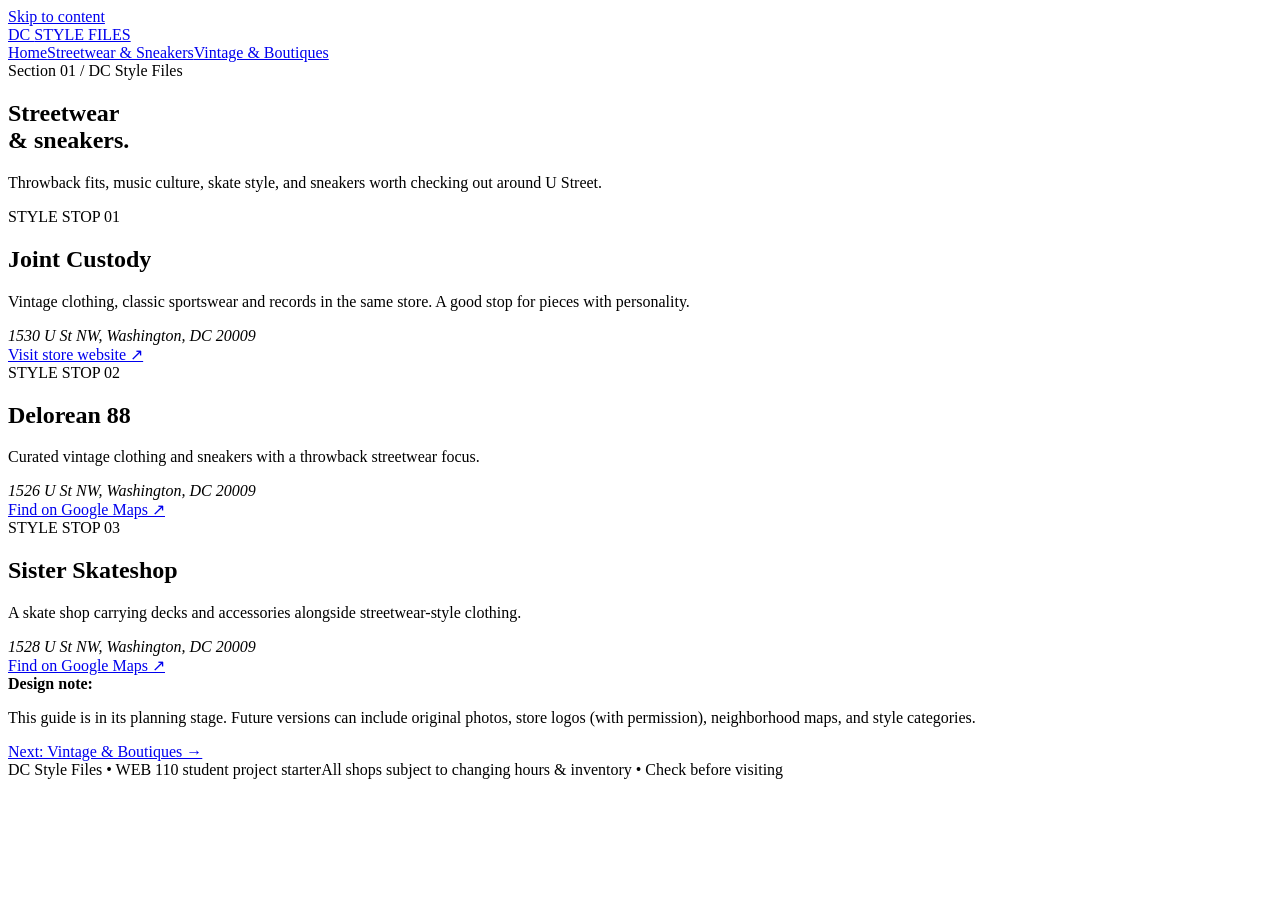
==== streetwear.html @ 8b00dd96 "Add files via upload" ====
<!doctype html>
<html lang="en"><head><meta charset="utf-8"><meta name="viewport" content="width=device-width, initial-scale=1"><meta name="description" content="A starter local guide to Washington DC fashion: streetwear, sneakers, vintage and independent boutiques."><title>Streetwear &amp; Sneakers | DC Style Files</title><link rel="stylesheet" href="css/style.css"></head>
<body><a class="skip" href="#main">Skip to content</a><header class="topbar"><div class="container header-inner"><a class="logo" href="index.html">DC <span>STYLE</span> FILES</a><nav class="nav" aria-label="Main navigation"><a href="index.html">Home</a><a href="streetwear.html" aria-current="page">Streetwear & Sneakers</a><a href="vintage.html">Vintage & Boutiques</a></nav></div></header>
<main id="main"><section class="page-intro"><div class="container"><span class="eyebrow">Section 01 / DC Style Files</span><h1>Streetwear<br>& sneakers.</h1><p>Throwback fits, music culture, skate style, and sneakers worth checking out around U Street.</p></div></section><section class="section container"><div class="spot-grid"><article class="spot"><span class="num">STYLE STOP 01</span><h2>Joint Custody</h2><p>Vintage clothing, classic sportswear and records in the same store. A good stop for pieces with personality.</p><address>1530 U St NW, Washington, DC 20009</address><a target="_blank" rel="noopener noreferrer" href="https://jointcustodydc.com/">Visit store website ↗</a></article><article class="spot"><span class="num">STYLE STOP 02</span><h2>Delorean 88</h2><p>Curated vintage clothing and sneakers with a throwback streetwear focus.</p><address>1526 U St NW, Washington, DC 20009</address><a target="_blank" rel="noopener noreferrer" href="https://www.google.com/maps/search/?api=1&query=Delorean+88+Vintage+Washington+DC">Find on Google Maps ↗</a></article><article class="spot"><span class="num">STYLE STOP 03</span><h2>Sister Skateshop</h2><p>A skate shop carrying decks and accessories alongside streetwear-style clothing.</p><address>1528 U St NW, Washington, DC 20009</address><a target="_blank" rel="noopener noreferrer" href="https://www.google.com/maps/search/?api=1&query=Sister+Skateshop+Washington+DC">Find on Google Maps ↗</a></article></div><div class="note"><strong>Design note:</strong><p>This guide is in its planning stage. Future versions can include original photos, store logos (with permission), neighborhood maps, and style categories.</p></div><a class="pill" href="vintage.html">Next: Vintage & Boutiques →</a></section></main><footer class="footer"><div class="container"><span>DC Style Files • WEB 110 student project starter</span><span>All shops subject to changing hours & inventory • Check before visiting</span></div></footer></body></html>
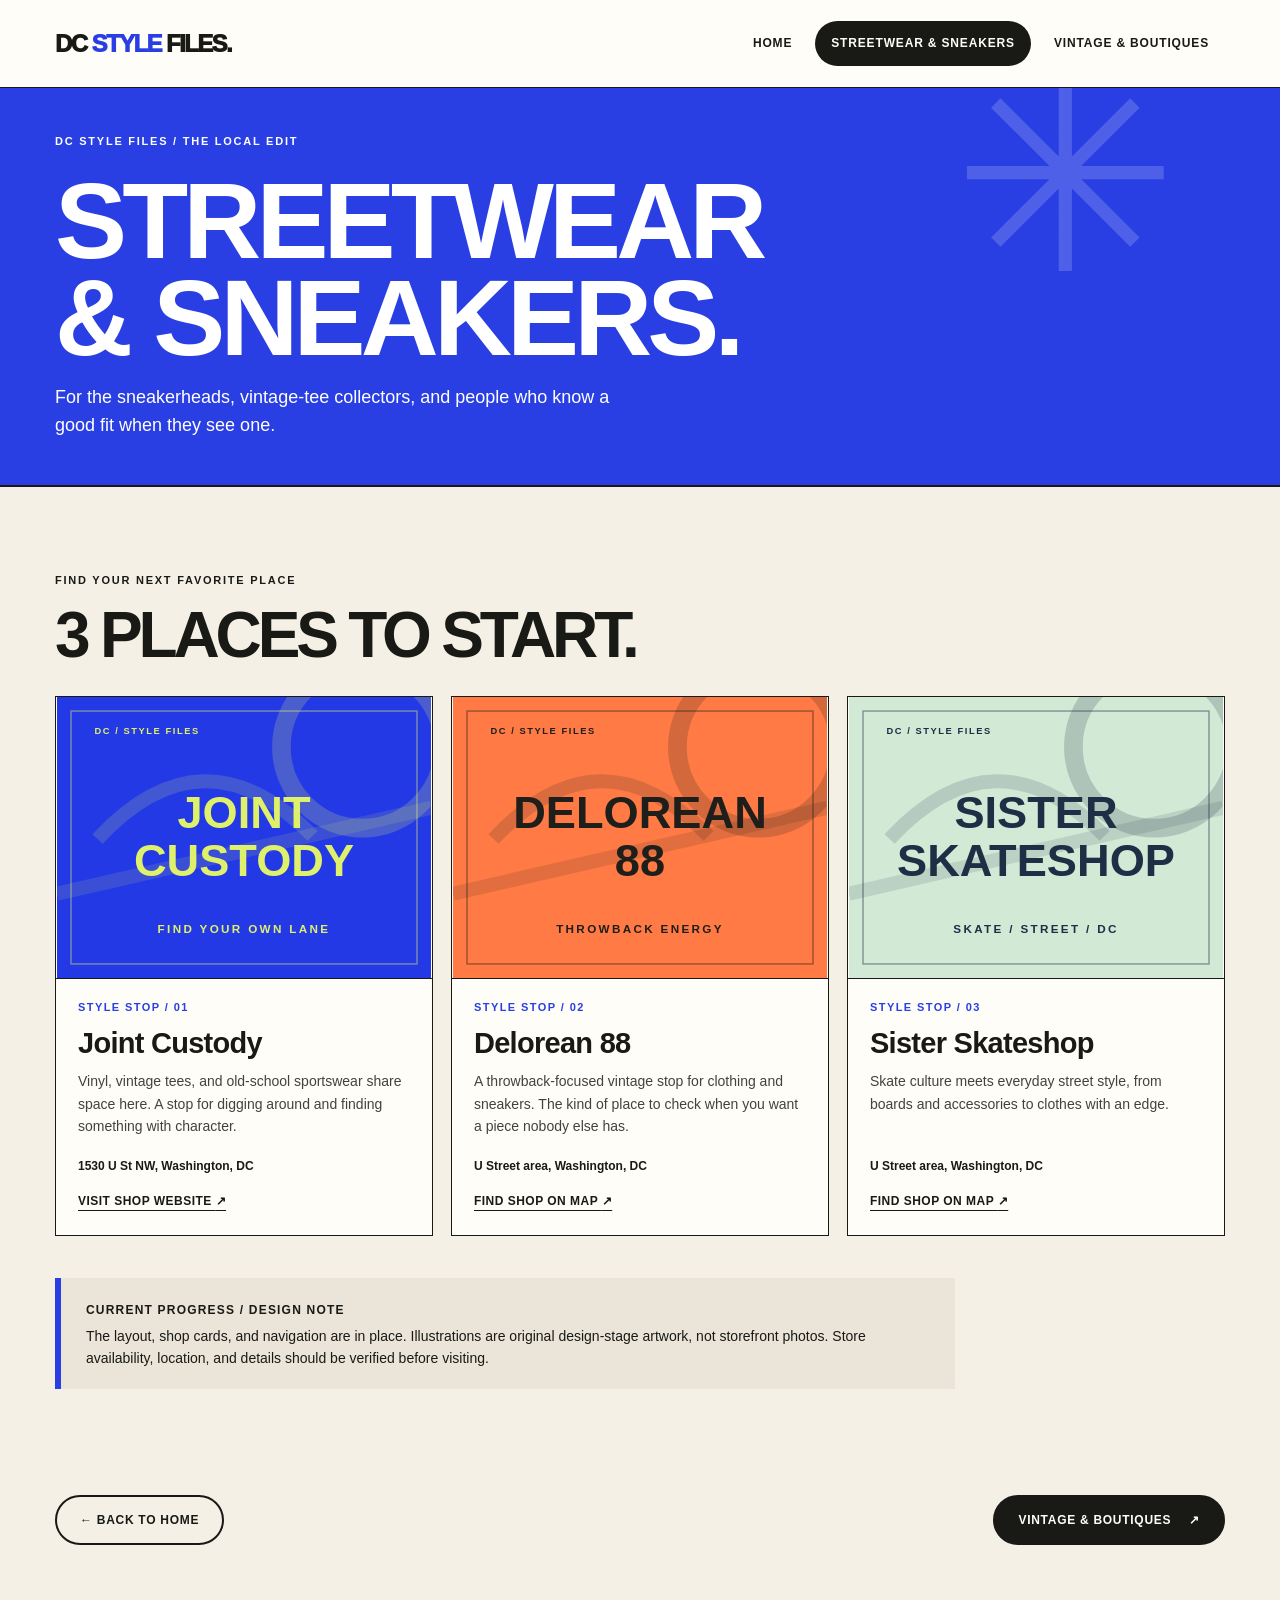
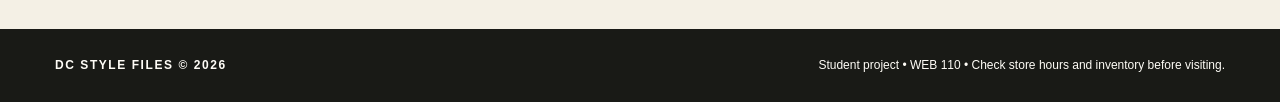
==== commit c6c55a34: "Updated website layout and graphics" ====
--- a/streetwear.html
+++ b/streetwear.html
@@ -1,4 +1,27 @@
 <!doctype html>
-<html lang="en"><head><meta charset="utf-8"><meta name="viewport" content="width=device-width, initial-scale=1"><meta name="description" content="A starter local guide to Washington DC fashion: streetwear, sneakers, vintage and independent boutiques."><title>Streetwear &amp; Sneakers | DC Style Files</title><link rel="stylesheet" href="css/style.css"></head>
-<body><a class="skip" href="#main">Skip to content</a><header class="topbar"><div class="container header-inner"><a class="logo" href="index.html">DC <span>STYLE</span> FILES</a><nav class="nav" aria-label="Main navigation"><a href="index.html">Home</a><a href="streetwear.html" aria-current="page">Streetwear & Sneakers</a><a href="vintage.html">Vintage & Boutiques</a></nav></div></header>
-<main id="main"><section class="page-intro"><div class="container"><span class="eyebrow">Section 01 / DC Style Files</span><h1>Streetwear<br>& sneakers.</h1><p>Throwback fits, music culture, skate style, and sneakers worth checking out around U Street.</p></div></section><section class="section container"><div class="spot-grid"><article class="spot"><span class="num">STYLE STOP 01</span><h2>Joint Custody</h2><p>Vintage clothing, classic sportswear and records in the same store. A good stop for pieces with personality.</p><address>1530 U St NW, Washington, DC 20009</address><a target="_blank" rel="noopener noreferrer" href="https://jointcustodydc.com/">Visit store website ↗</a></article><article class="spot"><span class="num">STYLE STOP 02</span><h2>Delorean 88</h2><p>Curated vintage clothing and sneakers with a throwback streetwear focus.</p><address>1526 U St NW, Washington, DC 20009</address><a target="_blank" rel="noopener noreferrer" href="https://www.google.com/maps/search/?api=1&query=Delorean+88+Vintage+Washington+DC">Find on Google Maps ↗</a></article><article class="spot"><span class="num">STYLE STOP 03</span><h2>Sister Skateshop</h2><p>A skate shop carrying decks and accessories alongside streetwear-style clothing.</p><address>1528 U St NW, Washington, DC 20009</address><a target="_blank" rel="noopener noreferrer" href="https://www.google.com/maps/search/?api=1&query=Sister+Skateshop+Washington+DC">Find on Google Maps ↗</a></article></div><div class="note"><strong>Design note:</strong><p>This guide is in its planning stage. Future versions can include original photos, store logos (with permission), neighborhood maps, and style categories.</p></div><a class="pill" href="vintage.html">Next: Vintage & Boutiques →</a></section></main><footer class="footer"><div class="container"><span>DC Style Files • WEB 110 student project starter</span><span>All shops subject to changing hours & inventory • Check before visiting</span></div></footer></body></html>+<html lang="en">
+<head>
+  <meta charset="utf-8">
+  <meta name="viewport" content="width=device-width, initial-scale=1">
+  <meta name="description" content="DC independent streetwear, sneakers and skate-inspired fashion shops.">
+  <title>Streetwear & Sneakers | DC Style Files</title>
+  <link rel="stylesheet" href="css/style.css">
+</head>
+<body>
+<a class="skip" href="#main">Skip to main content</a>
+<header class="site-header"><div class="container header-inner">
+<a class="logo" href="index.html" aria-label="DC Style Files home">DC <span>STYLE</span> FILES.</a>
+<nav class="nav" aria-label="Main navigation"><a href="index.html">Home</a><a href="streetwear.html" aria-current="page">Streetwear & Sneakers</a><a href="vintage.html">Vintage & Boutiques</a></nav>
+</div></header>
+<main id="main">
+<section class="page-banner street"><div class="container banner-inner"><span class="kicker">DC STYLE FILES / THE LOCAL EDIT</span><h1>STREETWEAR<br>& SNEAKERS.</h1><p>For the sneakerheads, vintage-tee collectors, and people who know a good fit when they see one.</p></div></section>
+<section class="section container" aria-labelledby="shops-title"><span class="kicker">Find your next favorite place</span><h2 class="section-title" id="shops-title">3 PLACES TO START.</h2>
+<div class="spot-grid"><article class="spot"><img src="images/joint-custody.svg" alt="Original graphic illustration labeling Joint Custody, not a photograph of the store" width="480" height="360"><div class="spot-content"><span class="spot-index">Style stop / 01</span><h3>Joint Custody</h3><p>Vinyl, vintage tees, and old-school sportswear share space here. A stop for digging around and finding something with character.</p><address>1530 U St NW, Washington, DC</address><a href="https://jointcustodydc.com/" target="_blank" rel="noopener noreferrer">Visit shop website <span aria-hidden="true">↗</span></a></div></article>
+<article class="spot"><img src="images/delorean-88.svg" alt="Original graphic illustration labeling Delorean 88, not a photograph of the store" width="480" height="360"><div class="spot-content"><span class="spot-index">Style stop / 02</span><h3>Delorean 88</h3><p>A throwback-focused vintage stop for clothing and sneakers. The kind of place to check when you want a piece nobody else has.</p><address>U Street area, Washington, DC</address><a href="https://www.google.com/maps/search/?api=1&query=Delorean+88+Washington+DC" target="_blank" rel="noopener noreferrer">Find shop on map <span aria-hidden="true">↗</span></a></div></article>
+<article class="spot"><img src="images/sister-skateshop.svg" alt="Original graphic illustration labeling Sister Skateshop, not a photograph of the store" width="480" height="360"><div class="spot-content"><span class="spot-index">Style stop / 03</span><h3>Sister Skateshop</h3><p>Skate culture meets everyday street style, from boards and accessories to clothes with an edge.</p><address>U Street area, Washington, DC</address><a href="https://www.google.com/maps/search/?api=1&query=Sister+Skateshop+Washington+DC" target="_blank" rel="noopener noreferrer">Find shop on map <span aria-hidden="true">↗</span></a></div></article></div>
+<div class="design-note"><strong>Current progress / design note</strong><p>The layout, shop cards, and navigation are in place. Illustrations are original design-stage artwork, not storefront photos. Store availability, location, and details should be verified before visiting.</p></div></section>
+<div class="container page-next"><a class="action alt" href="index.html">← Back to home</a><a class="action" href="vintage.html">Vintage & boutiques <span aria-hidden="true">↗</span></a></div>
+</main>
+<footer class="site-footer"><div class="container footer-inner"><strong>DC STYLE FILES © 2026</strong><span>Student project • WEB 110 • Check store hours and inventory before visiting.</span></div></footer>
+</body>
+</html>
--- a/css/style.css
+++ b/css/style.css
@@ -0,0 +1,82 @@
+/* DC STYLE FILES — Module 9 progress version */
+:root {
+  --ink:#191a16; --cream:#f4f0e5; --paper:#fffdf7; --cobalt:#293fe3;
+  --lime:#d7f064; --orange:#ff6838; --line:rgba(25,26,22,.18);
+  --max:1170px;
+}
+*,*::before,*::after{box-sizing:border-box}
+html{scroll-behavior:smooth}
+body{margin:0;background:var(--cream);color:var(--ink);font:16px/1.55 Arial,Helvetica,sans-serif}
+a{color:inherit}
+a:focus-visible,button:focus-visible{outline:3px solid var(--cobalt);outline-offset:4px}
+img{display:block;max-width:100%}
+.container{width:min(var(--max),calc(100% - 56px));margin-inline:auto}
+.skip{position:absolute;top:-100px;left:18px;background:var(--lime);padding:12px 18px;z-index:99}
+.skip:focus{top:12px}
+.site-header{background:var(--paper);border-bottom:1px solid var(--ink);position:relative;z-index:2}
+.header-inner{min-height:87px;display:flex;align-items:center;justify-content:space-between;gap:24px}
+.logo{font-weight:950;letter-spacing:-1.6px;text-decoration:none;font-size:24px;line-height:1}
+.logo span{color:var(--cobalt)}
+.nav{display:flex;gap:7px;flex-wrap:wrap;align-items:center}
+.nav a{font-size:12px;font-weight:800;letter-spacing:.07em;text-transform:uppercase;text-decoration:none;padding:12px 15px;border:1px solid transparent;border-radius:100px}
+.nav a:hover,.nav a[aria-current=page]{background:var(--ink);color:var(--paper)}
+.kicker{display:inline-block;text-transform:uppercase;font-weight:850;letter-spacing:.16em;font-size:11px}
+.main-hero{background:var(--lime);overflow:hidden;border-bottom:2px solid var(--ink)}
+.hero-layout{min-height:560px;display:grid;grid-template-columns:1.03fr .97fr;align-items:center;gap:42px;padding-block:64px}
+h1,h2,h3,p{margin-top:0}
+.hero-title{font-family:Arial Black,Impact,Arial,sans-serif;font-size:clamp(70px,8vw,122px);line-height:.86;letter-spacing:-.085em;margin:28px 0 24px;max-width:720px;text-transform:uppercase}
+.hero-title em{font-style:normal;color:var(--cobalt)}
+.hero-copy p{max-width:440px;font-size:18px;line-height:1.55}
+.action{display:inline-flex;align-items:center;gap:18px;padding:14px 23px;background:var(--ink);color:var(--paper);font-size:12px;font-weight:900;letter-spacing:.06em;text-transform:uppercase;text-decoration:none;border:2px solid var(--ink);border-radius:50px;transition:transform .15s,background .15s,color .15s}
+.action:hover{transform:translateY(-2px);background:var(--cobalt);border-color:var(--cobalt)}
+.action.alt{background:transparent;color:var(--ink)}
+.action.alt:hover{background:var(--ink);color:var(--paper)}
+.hero-art{position:relative;min-height:428px;border:2px solid var(--ink);background:var(--cobalt);transform:rotate(2deg);box-shadow:16px 17px 0 var(--ink);overflow:hidden;isolation:isolate}
+.hero-art::before{content:'';position:absolute;width:490px;height:490px;left:23%;top:12%;border-radius:50%;border:80px solid var(--orange);transform:rotate(-15deg)}
+.hero-art::after{content:'';position:absolute;inset:0;background:repeating-linear-gradient(125deg,transparent 0px,transparent 25px,rgba(255,255,255,.1) 26px,rgba(255,255,255,.1) 28px);opacity:.55}
+.art-top{position:absolute;z-index:1;top:22px;left:24px;right:24px;display:flex;justify-content:space-between;color:white;font-size:12px;font-weight:900;letter-spacing:.1em}
+.art-main{position:absolute;z-index:1;left:7%;top:15%;font:900 clamp(115px,17vw,245px)/.77 Impact,'Arial Black',sans-serif;color:var(--lime);letter-spacing:-.09em;text-shadow:7px 7px 0 var(--ink);transform:rotate(-7deg)}
+.art-sticker{position:absolute;right:18px;bottom:55px;background:var(--paper);padding:13px 18px;border:2px solid var(--ink);font-weight:900;line-height:1.15;text-align:center;transform:rotate(-9deg);z-index:2}
+.art-bottom{position:absolute;z-index:2;left:24px;bottom:18px;color:white;font-weight:800;font-size:12px;letter-spacing:.2em}
+.marquee{background:var(--ink);color:var(--paper);overflow:hidden;text-align:center;padding:13px 8px;font-weight:800;text-transform:uppercase;letter-spacing:.2em;font-size:11px}
+.section{padding-block:80px}
+.section-head{display:flex;justify-content:space-between;gap:20px;align-items:end;margin-bottom:30px}
+.section-title{font-family:Arial Black,Impact,Arial,sans-serif;font-size:clamp(40px,5vw,69px);line-height:.95;letter-spacing:-.065em;text-transform:uppercase;margin:13px 0 0}
+.section-intro{max-width:390px;margin:0 0 6px;font-size:15px;color:#4a4c46}
+.feature-grid{display:grid;grid-template-columns:repeat(2,minmax(0,1fr));gap:18px}
+.feature-card{min-height:305px;padding:29px 30px;display:flex;flex-direction:column;justify-content:space-between;border:2px solid var(--ink);text-decoration:none;position:relative;overflow:hidden;transition:transform .16s,box-shadow .16s}
+.feature-card:hover{transform:translateY(-4px);box-shadow:7px 7px 0 var(--ink)}
+.feature-card.blue{background:var(--cobalt);color:white}.feature-card.orange{background:var(--orange)}
+.feature-card .index{font-size:12px;font-weight:900;letter-spacing:.12em}
+.feature-card h3{font:900 clamp(39px,5vw,67px)/.94 Impact,'Arial Black',sans-serif;letter-spacing:-.035em;text-transform:uppercase;max-width:360px;margin:0;position:relative;z-index:1}
+.feature-card .card-arrow{font-size:29px;align-self:flex-end;line-height:1}
+.feature-card::after{content:'✳';position:absolute;right:5%;top:17%;font-size:160px;line-height:1;opacity:.17}
+.home-note{display:grid;grid-template-columns:1fr 2fr;gap:40px;border-top:2px solid var(--ink);border-bottom:2px solid var(--ink);padding-block:28px;margin-bottom:80px}
+.home-note h2{font:900 28px/1 Impact,'Arial Black',sans-serif;text-transform:uppercase;margin:0}
+.home-note p{margin:0;max-width:650px}
+.page-banner{border-bottom:2px solid var(--ink);overflow:hidden}
+.page-banner.street{background:var(--cobalt);color:#fff}.page-banner.vintage{background:var(--orange);color:var(--ink)}
+.banner-inner{min-height:325px;padding-block:45px;display:flex;flex-direction:column;align-items:flex-start;justify-content:center;position:relative}
+.banner-inner::after{content:'✳';font-size:270px;position:absolute;right:4%;top:-45px;opacity:.17;line-height:1}
+.page-banner h1{font:900 clamp(58px,9vw,108px)/.9 Impact,'Arial Black',sans-serif;letter-spacing:-.045em;text-transform:uppercase;margin:22px 0 18px;position:relative;z-index:1}
+.page-banner p{max-width:590px;margin:0;font-size:18px;position:relative;z-index:1}
+.spot-grid{display:grid;grid-template-columns:repeat(3,minmax(0,1fr));gap:18px;margin-top:30px}
+.spot{background:var(--paper);border:1.5px solid var(--ink);display:flex;flex-direction:column;min-width:0}
+.spot img{display:block;width:100%;height:auto;aspect-ratio:4/3;object-fit:contain;border-bottom:1.5px solid var(--ink)}
+.spot-content{padding:20px 22px 24px;display:flex;flex-direction:column;flex:1}
+.spot-index{font-size:11px;font-weight:900;text-transform:uppercase;letter-spacing:.13em;color:var(--cobalt)}
+.spot h3{font:900 29px/1.05 Impact,'Arial Black',sans-serif;letter-spacing:-.025em;margin:12px 0}
+.spot p{font-size:14px;line-height:1.6;margin:0 0 20px;color:#42433f}
+.spot address{font-size:12px;font-style:normal;font-weight:700;margin-top:auto;margin-bottom:16px}
+.spot a{display:inline-block;font-size:12px;text-transform:uppercase;letter-spacing:.04em;font-weight:900;text-underline-offset:5px}
+.spot a:hover{color:var(--cobalt)}
+.design-note{margin-block:42px 26px;border-left:6px solid var(--cobalt);background:#eae5d8;padding:19px 25px;max-width:900px}
+.design-note strong{font-size:12px;letter-spacing:.1em;text-transform:uppercase}
+.design-note p{margin:5px 0 0;font-size:14px}
+.page-next{display:flex;justify-content:space-between;gap:12px;align-items:center;flex-wrap:wrap;margin-bottom:84px}
+.site-footer{background:var(--ink);color:var(--paper);padding:27px 0;font-size:12px}
+.footer-inner{display:flex;gap:20px;justify-content:space-between;flex-wrap:wrap}
+.footer-inner strong{letter-spacing:.13em}
+@media(max-width:880px){.hero-layout{grid-template-columns:1fr;min-height:initial;padding-block:54px}.hero-art{min-height:340px;max-width:620px;width:calc(100% - 18px)}.hero-title{font-size:clamp(67px,13vw,106px)}.section-head{display:block}.section-intro{margin-top:18px}.spot-grid{grid-template-columns:repeat(2,minmax(0,1fr))}.banner-inner::after{right:-30px;top:-20px}}
+@media(max-width:620px){.container{width:min(var(--max),calc(100% - 32px))}.header-inner{padding:17px 0;min-height:unset;align-items:flex-start;flex-direction:column;gap:14px}.logo{font-size:23px}.nav{gap:6px}.nav a{padding:8px 11px;font-size:10px;border:1px solid var(--ink)}.hero-layout{padding:49px 0;gap:34px}.hero-title{font-size:clamp(61px,15vw,87px);margin-top:22px}.hero-copy p{font-size:16px}.hero-art{min-height:295px;box-shadow:9px 9px 0 var(--ink)}.art-main{font-size:145px}.section{padding-block:55px}.section-title{font-size:44px}.feature-grid,.spot-grid{grid-template-columns:1fr}.feature-card{min-height:235px}.feature-card h3{font-size:clamp(35px,10vw,45px)}.home-note{grid-template-columns:1fr;gap:15px;margin-bottom:55px}.page-banner h1{font-size:65px}.banner-inner{min-height:265px}.banner-inner::after{right:-45px;font-size:210px}.spot-grid{gap:20px}.spot img{aspect-ratio:4/3}.footer-inner{display:block}.footer-inner span{display:block;margin-top:9px}}
+@media(prefers-reduced-motion:reduce){html{scroll-behavior:auto}.action,.feature-card{transition:none}}
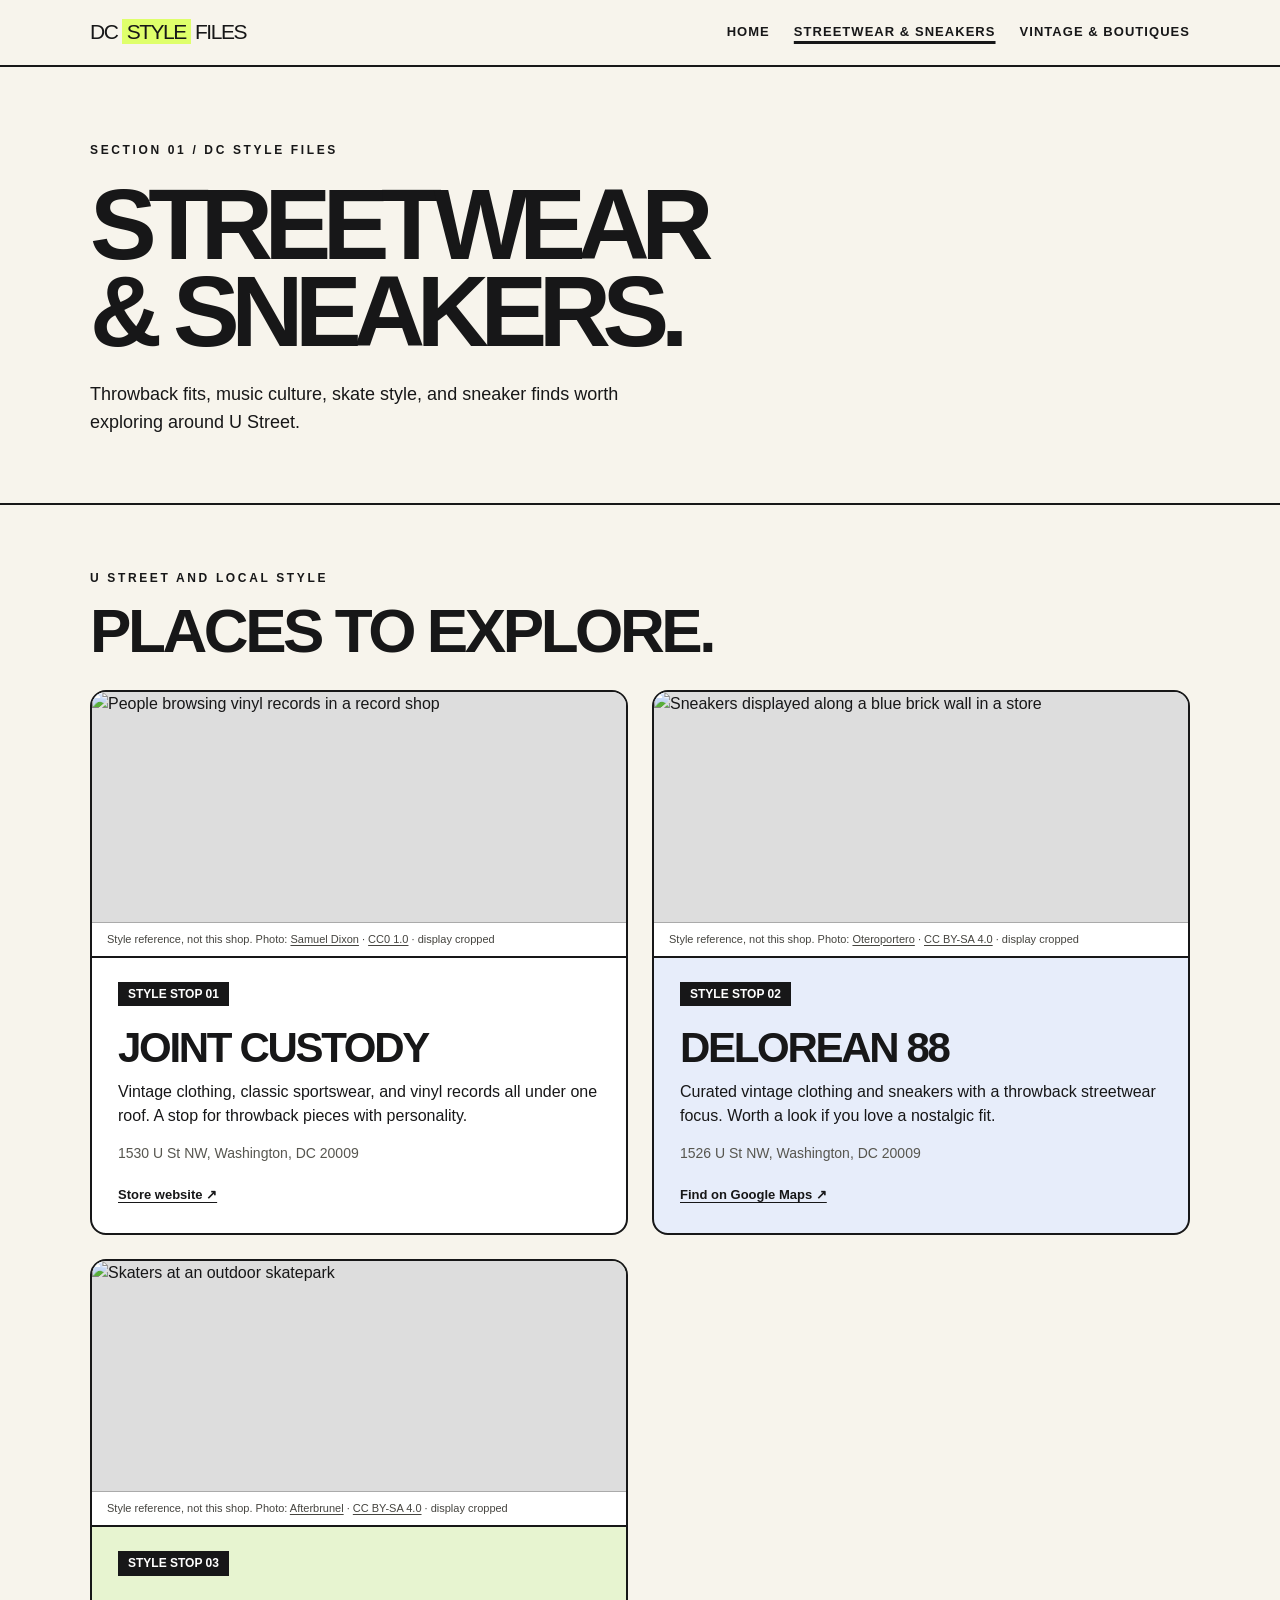
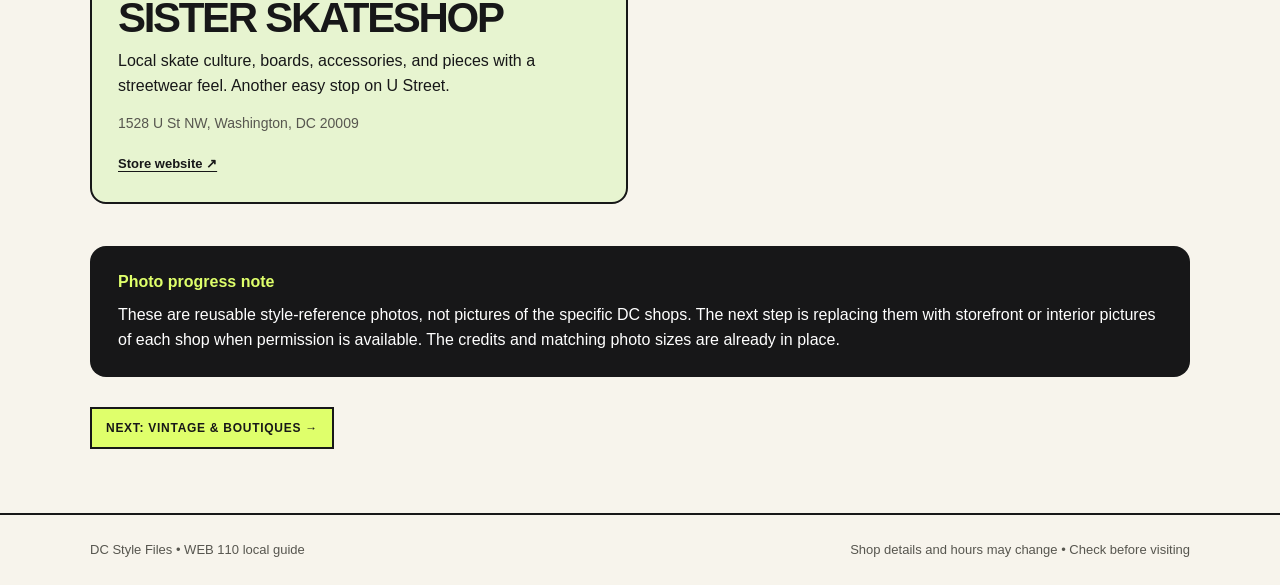
==== commit ecd80c5a: "Module 11 progress: updated homepage, photos, and CSS" ====
--- a/streetwear.html
+++ b/streetwear.html
@@ -1,27 +1,26 @@
 <!doctype html>
-<html lang="en">
-<head>
-  <meta charset="utf-8">
-  <meta name="viewport" content="width=device-width, initial-scale=1">
-  <meta name="description" content="DC independent streetwear, sneakers and skate-inspired fashion shops.">
-  <title>Streetwear & Sneakers | DC Style Files</title>
-  <link rel="stylesheet" href="css/style.css">
-</head>
-<body>
-<a class="skip" href="#main">Skip to main content</a>
-<header class="site-header"><div class="container header-inner">
-<a class="logo" href="index.html" aria-label="DC Style Files home">DC <span>STYLE</span> FILES.</a>
-<nav class="nav" aria-label="Main navigation"><a href="index.html">Home</a><a href="streetwear.html" aria-current="page">Streetwear & Sneakers</a><a href="vintage.html">Vintage & Boutiques</a></nav>
-</div></header>
-<main id="main">
-<section class="page-banner street"><div class="container banner-inner"><span class="kicker">DC STYLE FILES / THE LOCAL EDIT</span><h1>STREETWEAR<br>& SNEAKERS.</h1><p>For the sneakerheads, vintage-tee collectors, and people who know a good fit when they see one.</p></div></section>
-<section class="section container" aria-labelledby="shops-title"><span class="kicker">Find your next favorite place</span><h2 class="section-title" id="shops-title">3 PLACES TO START.</h2>
-<div class="spot-grid"><article class="spot"><img src="images/joint-custody.svg" alt="Original graphic illustration labeling Joint Custody, not a photograph of the store" width="480" height="360"><div class="spot-content"><span class="spot-index">Style stop / 01</span><h3>Joint Custody</h3><p>Vinyl, vintage tees, and old-school sportswear share space here. A stop for digging around and finding something with character.</p><address>1530 U St NW, Washington, DC</address><a href="https://jointcustodydc.com/" target="_blank" rel="noopener noreferrer">Visit shop website <span aria-hidden="true">↗</span></a></div></article>
-<article class="spot"><img src="images/delorean-88.svg" alt="Original graphic illustration labeling Delorean 88, not a photograph of the store" width="480" height="360"><div class="spot-content"><span class="spot-index">Style stop / 02</span><h3>Delorean 88</h3><p>A throwback-focused vintage stop for clothing and sneakers. The kind of place to check when you want a piece nobody else has.</p><address>U Street area, Washington, DC</address><a href="https://www.google.com/maps/search/?api=1&query=Delorean+88+Washington+DC" target="_blank" rel="noopener noreferrer">Find shop on map <span aria-hidden="true">↗</span></a></div></article>
-<article class="spot"><img src="images/sister-skateshop.svg" alt="Original graphic illustration labeling Sister Skateshop, not a photograph of the store" width="480" height="360"><div class="spot-content"><span class="spot-index">Style stop / 03</span><h3>Sister Skateshop</h3><p>Skate culture meets everyday street style, from boards and accessories to clothes with an edge.</p><address>U Street area, Washington, DC</address><a href="https://www.google.com/maps/search/?api=1&query=Sister+Skateshop+Washington+DC" target="_blank" rel="noopener noreferrer">Find shop on map <span aria-hidden="true">↗</span></a></div></article></div>
-<div class="design-note"><strong>Current progress / design note</strong><p>The layout, shop cards, and navigation are in place. Illustrations are original design-stage artwork, not storefront photos. Store availability, location, and details should be verified before visiting.</p></div></section>
-<div class="container page-next"><a class="action alt" href="index.html">← Back to home</a><a class="action" href="vintage.html">Vintage & boutiques <span aria-hidden="true">↗</span></a></div>
-</main>
-<footer class="site-footer"><div class="container footer-inner"><strong>DC STYLE FILES © 2026</strong><span>Student project • WEB 110 • Check store hours and inventory before visiting.</span></div></footer>
-</body>
-</html>
+<html lang="en"><head><meta charset="utf-8"><meta name="viewport" content="width=device-width, initial-scale=1">
+<meta name="description" content="An independent Washington DC style guide featuring streetwear, sneaker shops, and vintage boutiques.">
+<title>Streetwear & Sneakers | DC Style Files</title>
+<link rel="stylesheet" href="css/style.css"></head>
+<body><a class="skip" href="#main">Skip to content</a>
+<header class="topbar"><div class="container header-inner"><a class="logo" href="index.html">DC <span>STYLE</span> FILES</a><nav class="nav" aria-label="Main navigation"><a href="index.html">Home</a><a href="streetwear.html" aria-current="page">Streetwear &amp; Sneakers</a><a href="vintage.html">Vintage &amp; Boutiques</a></nav></div></header><main id="main"><section class="page-intro"><div class="container"><span class="eyebrow">Section 01 / DC Style Files</span>
+<h1>Streetwear<br>&amp; sneakers.</h1><p>Throwback fits, music culture, skate style, and sneaker finds worth exploring around U Street.</p></div></section>
+<section class="section container"><div class="eyebrow">U Street and local style</div><h2 class="section-title">Places to explore.</h2>
+<div class="spot-grid"><article class="spot">
+<figure class="spot-photo"><img src="https://thumb.wikimedia.org/wikipedia/commons/thumb/0/0a/Vintage_record_store_%28Unsplash%29.jpg/960px-Vintage_record_store_%28Unsplash%29.jpg" alt="People browsing vinyl records in a record shop" width="960" height="640" loading="lazy">
+<figcaption>Style reference, not this shop. Photo: <a href="https://commons.wikimedia.org/wiki/File:Vintage_record_store_(Unsplash).jpg" target="_blank" rel="noopener noreferrer">Samuel Dixon</a> · <a href="https://creativecommons.org/publicdomain/zero/1.0/" target="_blank" rel="noopener noreferrer">CC0 1.0</a> · display cropped</figcaption></figure>
+<div class="spot-body"><span class="num">STYLE STOP 01</span><h2>Joint Custody</h2><p>Vintage clothing, classic sportswear, and vinyl records all under one roof. A stop for throwback pieces with personality.</p>
+<address>1530 U St NW, Washington, DC 20009</address><a class="visit-link" href="https://jointcustodydc.com/pages/about-1" target="_blank" rel="noopener noreferrer">Store website ↗</a></div></article>
+<article class="spot">
+<figure class="spot-photo"><img src="https://thumb.wikimedia.org/wikipedia/commons/thumb/3/33/Sneakers_sobre_fondo_azul.jpg/960px-Sneakers_sobre_fondo_azul.jpg" alt="Sneakers displayed along a blue brick wall in a store" width="960" height="640" loading="lazy">
+<figcaption>Style reference, not this shop. Photo: <a href="https://commons.wikimedia.org/wiki/File:Sneakers_sobre_fondo_azul.jpg" target="_blank" rel="noopener noreferrer">Oteroportero</a> · <a href="https://creativecommons.org/licenses/by-sa/4.0/" target="_blank" rel="noopener noreferrer">CC BY-SA 4.0</a> · display cropped</figcaption></figure>
+<div class="spot-body"><span class="num">STYLE STOP 02</span><h2>Delorean 88</h2><p>Curated vintage clothing and sneakers with a throwback streetwear focus. Worth a look if you love a nostalgic fit.</p>
+<address>1526 U St NW, Washington, DC 20009</address><a class="visit-link" href="https://www.google.com/maps/search/?api=1&amp;query=Delorean+88+Vintage+Washington+DC" target="_blank" rel="noopener noreferrer">Find on Google Maps ↗</a></div></article>
+<article class="spot">
+<figure class="spot-photo"><img src="https://thumb.wikimedia.org/wikipedia/commons/thumb/2/2b/Skateboard.png/960px-Skateboard.png" alt="Skaters at an outdoor skatepark" width="960" height="640" loading="lazy">
+<figcaption>Style reference, not this shop. Photo: <a href="https://commons.wikimedia.org/wiki/File:Skateboard.png" target="_blank" rel="noopener noreferrer">Afterbrunel</a> · <a href="https://creativecommons.org/licenses/by-sa/4.0/" target="_blank" rel="noopener noreferrer">CC BY-SA 4.0</a> · display cropped</figcaption></figure>
+<div class="spot-body"><span class="num">STYLE STOP 03</span><h2>Sister Skateshop</h2><p>Local skate culture, boards, accessories, and pieces with a streetwear feel. Another easy stop on U Street.</p>
+<address>1528 U St NW, Washington, DC 20009</address><a class="visit-link" href="https://sisterskateshop.com/" target="_blank" rel="noopener noreferrer">Store website ↗</a></div></article></div>
+<div class="note"><strong>Photo progress note</strong><p>These are reusable style-reference photos, not pictures of the specific DC shops. The next step is replacing them with storefront or interior pictures of each shop when permission is available. The credits and matching photo sizes are already in place.</p></div>
+<a class="pill" href="vintage.html">Next: Vintage & Boutiques →</a></section></main><footer class="footer"><div class="container"><span>DC Style Files • WEB 110 local guide</span><span>Shop details and hours may change • Check before visiting</span></div></footer></body></html>
--- a/css/style.css
+++ b/css/style.css
@@ -1,82 +1,63 @@
-/* DC STYLE FILES — Module 9 progress version */
-:root {
-  --ink:#191a16; --cream:#f4f0e5; --paper:#fffdf7; --cobalt:#293fe3;
-  --lime:#d7f064; --orange:#ff6838; --line:rgba(25,26,22,.18);
-  --max:1170px;
-}
-*,*::before,*::after{box-sizing:border-box}
+@import url('https://fonts.googleapis.com/css2?family=Archivo+Black&family=DM+Sans:wght@400;500;600;700;800&display=swap');
+:root{--ink:#171718;--paper:#f7f4ec;--hot:#ee5e3d;--lime:#dfff6b;--muted:#57564f;--radius:16px}
+*{box-sizing:border-box}
 html{scroll-behavior:smooth}
-body{margin:0;background:var(--cream);color:var(--ink);font:16px/1.55 Arial,Helvetica,sans-serif}
+body{margin:0;background:var(--paper);color:var(--ink);font-family:'DM Sans',Arial,sans-serif;line-height:1.55}
 a{color:inherit}
-a:focus-visible,button:focus-visible{outline:3px solid var(--cobalt);outline-offset:4px}
-img{display:block;max-width:100%}
-.container{width:min(var(--max),calc(100% - 56px));margin-inline:auto}
-.skip{position:absolute;top:-100px;left:18px;background:var(--lime);padding:12px 18px;z-index:99}
-.skip:focus{top:12px}
-.site-header{background:var(--paper);border-bottom:1px solid var(--ink);position:relative;z-index:2}
-.header-inner{min-height:87px;display:flex;align-items:center;justify-content:space-between;gap:24px}
-.logo{font-weight:950;letter-spacing:-1.6px;text-decoration:none;font-size:24px;line-height:1}
-.logo span{color:var(--cobalt)}
-.nav{display:flex;gap:7px;flex-wrap:wrap;align-items:center}
-.nav a{font-size:12px;font-weight:800;letter-spacing:.07em;text-transform:uppercase;text-decoration:none;padding:12px 15px;border:1px solid transparent;border-radius:100px}
-.nav a:hover,.nav a[aria-current=page]{background:var(--ink);color:var(--paper)}
-.kicker{display:inline-block;text-transform:uppercase;font-weight:850;letter-spacing:.16em;font-size:11px}
-.main-hero{background:var(--lime);overflow:hidden;border-bottom:2px solid var(--ink)}
-.hero-layout{min-height:560px;display:grid;grid-template-columns:1.03fr .97fr;align-items:center;gap:42px;padding-block:64px}
-h1,h2,h3,p{margin-top:0}
-.hero-title{font-family:Arial Black,Impact,Arial,sans-serif;font-size:clamp(70px,8vw,122px);line-height:.86;letter-spacing:-.085em;margin:28px 0 24px;max-width:720px;text-transform:uppercase}
-.hero-title em{font-style:normal;color:var(--cobalt)}
-.hero-copy p{max-width:440px;font-size:18px;line-height:1.55}
-.action{display:inline-flex;align-items:center;gap:18px;padding:14px 23px;background:var(--ink);color:var(--paper);font-size:12px;font-weight:900;letter-spacing:.06em;text-transform:uppercase;text-decoration:none;border:2px solid var(--ink);border-radius:50px;transition:transform .15s,background .15s,color .15s}
-.action:hover{transform:translateY(-2px);background:var(--cobalt);border-color:var(--cobalt)}
-.action.alt{background:transparent;color:var(--ink)}
-.action.alt:hover{background:var(--ink);color:var(--paper)}
-.hero-art{position:relative;min-height:428px;border:2px solid var(--ink);background:var(--cobalt);transform:rotate(2deg);box-shadow:16px 17px 0 var(--ink);overflow:hidden;isolation:isolate}
-.hero-art::before{content:'';position:absolute;width:490px;height:490px;left:23%;top:12%;border-radius:50%;border:80px solid var(--orange);transform:rotate(-15deg)}
-.hero-art::after{content:'';position:absolute;inset:0;background:repeating-linear-gradient(125deg,transparent 0px,transparent 25px,rgba(255,255,255,.1) 26px,rgba(255,255,255,.1) 28px);opacity:.55}
-.art-top{position:absolute;z-index:1;top:22px;left:24px;right:24px;display:flex;justify-content:space-between;color:white;font-size:12px;font-weight:900;letter-spacing:.1em}
-.art-main{position:absolute;z-index:1;left:7%;top:15%;font:900 clamp(115px,17vw,245px)/.77 Impact,'Arial Black',sans-serif;color:var(--lime);letter-spacing:-.09em;text-shadow:7px 7px 0 var(--ink);transform:rotate(-7deg)}
-.art-sticker{position:absolute;right:18px;bottom:55px;background:var(--paper);padding:13px 18px;border:2px solid var(--ink);font-weight:900;line-height:1.15;text-align:center;transform:rotate(-9deg);z-index:2}
-.art-bottom{position:absolute;z-index:2;left:24px;bottom:18px;color:white;font-weight:800;font-size:12px;letter-spacing:.2em}
-.marquee{background:var(--ink);color:var(--paper);overflow:hidden;text-align:center;padding:13px 8px;font-weight:800;text-transform:uppercase;letter-spacing:.2em;font-size:11px}
-.section{padding-block:80px}
-.section-head{display:flex;justify-content:space-between;gap:20px;align-items:end;margin-bottom:30px}
-.section-title{font-family:Arial Black,Impact,Arial,sans-serif;font-size:clamp(40px,5vw,69px);line-height:.95;letter-spacing:-.065em;text-transform:uppercase;margin:13px 0 0}
-.section-intro{max-width:390px;margin:0 0 6px;font-size:15px;color:#4a4c46}
-.feature-grid{display:grid;grid-template-columns:repeat(2,minmax(0,1fr));gap:18px}
-.feature-card{min-height:305px;padding:29px 30px;display:flex;flex-direction:column;justify-content:space-between;border:2px solid var(--ink);text-decoration:none;position:relative;overflow:hidden;transition:transform .16s,box-shadow .16s}
-.feature-card:hover{transform:translateY(-4px);box-shadow:7px 7px 0 var(--ink)}
-.feature-card.blue{background:var(--cobalt);color:white}.feature-card.orange{background:var(--orange)}
-.feature-card .index{font-size:12px;font-weight:900;letter-spacing:.12em}
-.feature-card h3{font:900 clamp(39px,5vw,67px)/.94 Impact,'Arial Black',sans-serif;letter-spacing:-.035em;text-transform:uppercase;max-width:360px;margin:0;position:relative;z-index:1}
-.feature-card .card-arrow{font-size:29px;align-self:flex-end;line-height:1}
-.feature-card::after{content:'✳';position:absolute;right:5%;top:17%;font-size:160px;line-height:1;opacity:.17}
-.home-note{display:grid;grid-template-columns:1fr 2fr;gap:40px;border-top:2px solid var(--ink);border-bottom:2px solid var(--ink);padding-block:28px;margin-bottom:80px}
-.home-note h2{font:900 28px/1 Impact,'Arial Black',sans-serif;text-transform:uppercase;margin:0}
-.home-note p{margin:0;max-width:650px}
-.page-banner{border-bottom:2px solid var(--ink);overflow:hidden}
-.page-banner.street{background:var(--cobalt);color:#fff}.page-banner.vintage{background:var(--orange);color:var(--ink)}
-.banner-inner{min-height:325px;padding-block:45px;display:flex;flex-direction:column;align-items:flex-start;justify-content:center;position:relative}
-.banner-inner::after{content:'✳';font-size:270px;position:absolute;right:4%;top:-45px;opacity:.17;line-height:1}
-.page-banner h1{font:900 clamp(58px,9vw,108px)/.9 Impact,'Arial Black',sans-serif;letter-spacing:-.045em;text-transform:uppercase;margin:22px 0 18px;position:relative;z-index:1}
-.page-banner p{max-width:590px;margin:0;font-size:18px;position:relative;z-index:1}
-.spot-grid{display:grid;grid-template-columns:repeat(3,minmax(0,1fr));gap:18px;margin-top:30px}
-.spot{background:var(--paper);border:1.5px solid var(--ink);display:flex;flex-direction:column;min-width:0}
-.spot img{display:block;width:100%;height:auto;aspect-ratio:4/3;object-fit:contain;border-bottom:1.5px solid var(--ink)}
-.spot-content{padding:20px 22px 24px;display:flex;flex-direction:column;flex:1}
-.spot-index{font-size:11px;font-weight:900;text-transform:uppercase;letter-spacing:.13em;color:var(--cobalt)}
-.spot h3{font:900 29px/1.05 Impact,'Arial Black',sans-serif;letter-spacing:-.025em;margin:12px 0}
-.spot p{font-size:14px;line-height:1.6;margin:0 0 20px;color:#42433f}
-.spot address{font-size:12px;font-style:normal;font-weight:700;margin-top:auto;margin-bottom:16px}
-.spot a{display:inline-block;font-size:12px;text-transform:uppercase;letter-spacing:.04em;font-weight:900;text-underline-offset:5px}
-.spot a:hover{color:var(--cobalt)}
-.design-note{margin-block:42px 26px;border-left:6px solid var(--cobalt);background:#eae5d8;padding:19px 25px;max-width:900px}
-.design-note strong{font-size:12px;letter-spacing:.1em;text-transform:uppercase}
-.design-note p{margin:5px 0 0;font-size:14px}
-.page-next{display:flex;justify-content:space-between;gap:12px;align-items:center;flex-wrap:wrap;margin-bottom:84px}
-.site-footer{background:var(--ink);color:var(--paper);padding:27px 0;font-size:12px}
-.footer-inner{display:flex;gap:20px;justify-content:space-between;flex-wrap:wrap}
-.footer-inner strong{letter-spacing:.13em}
-@media(max-width:880px){.hero-layout{grid-template-columns:1fr;min-height:initial;padding-block:54px}.hero-art{min-height:340px;max-width:620px;width:calc(100% - 18px)}.hero-title{font-size:clamp(67px,13vw,106px)}.section-head{display:block}.section-intro{margin-top:18px}.spot-grid{grid-template-columns:repeat(2,minmax(0,1fr))}.banner-inner::after{right:-30px;top:-20px}}
-@media(max-width:620px){.container{width:min(var(--max),calc(100% - 32px))}.header-inner{padding:17px 0;min-height:unset;align-items:flex-start;flex-direction:column;gap:14px}.logo{font-size:23px}.nav{gap:6px}.nav a{padding:8px 11px;font-size:10px;border:1px solid var(--ink)}.hero-layout{padding:49px 0;gap:34px}.hero-title{font-size:clamp(61px,15vw,87px);margin-top:22px}.hero-copy p{font-size:16px}.hero-art{min-height:295px;box-shadow:9px 9px 0 var(--ink)}.art-main{font-size:145px}.section{padding-block:55px}.section-title{font-size:44px}.feature-grid,.spot-grid{grid-template-columns:1fr}.feature-card{min-height:235px}.feature-card h3{font-size:clamp(35px,10vw,45px)}.home-note{grid-template-columns:1fr;gap:15px;margin-bottom:55px}.page-banner h1{font-size:65px}.banner-inner{min-height:265px}.banner-inner::after{right:-45px;font-size:210px}.spot-grid{gap:20px}.spot img{aspect-ratio:4/3}.footer-inner{display:block}.footer-inner span{display:block;margin-top:9px}}
-@media(prefers-reduced-motion:reduce){html{scroll-behavior:auto}.action,.feature-card{transition:none}}
+a:focus-visible{outline:3px solid var(--hot);outline-offset:4px}
+.container{width:min(1100px,calc(100% - 40px));margin-inline:auto}
+.skip{position:absolute;left:-9999px;top:0;background:var(--lime);padding:10px;z-index:10}
+.skip:focus{left:10px}
+.topbar{border-bottom:2px solid var(--ink);background:var(--paper)}
+.header-inner{display:flex;align-items:center;justify-content:space-between;gap:22px;padding:16px 0}
+.logo{font-family:'Archivo Black',Impact,sans-serif;font-size:21px;text-decoration:none;letter-spacing:-1.5px}
+.logo span{background:var(--lime);padding:1px 5px}
+.nav{display:flex;flex-wrap:wrap;gap:12px 24px}
+.nav a{text-decoration:none;font-size:13px;font-weight:800;text-transform:uppercase;letter-spacing:.08em}
+.nav a:hover,.nav a[aria-current='page']{text-decoration:underline;text-decoration-thickness:3px;text-underline-offset:5px}
+.eyebrow{font-size:12px;letter-spacing:.22em;text-transform:uppercase;font-weight:800}
+.hero{border-bottom:2px solid var(--ink);overflow:hidden}
+.hero-grid{display:grid;grid-template-columns:1.25fr .75fr;min-height:440px}
+.hero-copy{padding:76px 30px 72px 0}
+.hero h1,.page-intro h1{font-family:'Archivo Black',Impact,sans-serif;font-size:clamp(54px,9vw,126px);line-height:.87;letter-spacing:-.085em;text-transform:uppercase;max-width:800px;margin:20px 0 26px}
+.hero h1 em{font-style:normal;color:var(--hot)}
+.hero p,.page-intro p{max-width:540px;font-size:18px}
+.sticker-art{display:flex;align-items:center;justify-content:center;background:var(--lime);border-left:2px solid var(--ink);position:relative;overflow:hidden}
+.sticker-art:before{content:'';position:absolute;width:360px;height:360px;border:38px solid var(--ink);border-radius:50%;transform:rotate(-23deg) translate(-25px,55px)}
+.sticker-art:after{content:'DMV';font-family:'Archivo Black',Impact,sans-serif;font-size:clamp(96px,12vw,200px);letter-spacing:-.12em;line-height:1;transform:rotate(-16deg);color:var(--hot);-webkit-text-stroke:3px var(--ink);text-shadow:10px 10px 0 var(--paper)}
+.ticker{background:var(--ink);color:var(--lime);padding:14px;text-align:center;text-transform:uppercase;letter-spacing:.14em;font-size:13px;font-weight:800}
+.section{padding:64px 0}
+.section-title{font-family:'Archivo Black',Impact,sans-serif;text-transform:uppercase;letter-spacing:-.055em;line-height:1;font-size:clamp(34px,5vw,62px);margin:12px 0 28px}
+.grid{display:grid;grid-template-columns:repeat(3,minmax(0,1fr));gap:18px}
+.feature{min-height:230px;padding:26px;border:2px solid var(--ink);border-radius:var(--radius);background:#fff;display:flex;flex-direction:column;justify-content:space-between}
+.feature:nth-child(2){background:var(--lime)}.feature:nth-child(3){background:#fac3bb}
+.feature strong{font-family:'Archivo Black',Impact,sans-serif;font-size:27px;line-height:1.05;text-transform:uppercase;letter-spacing:-.04em}
+.feature span{font-size:40px}.feature a{font-weight:800}
+.page-intro{padding:70px 0 48px;border-bottom:2px solid var(--ink)}
+.page-intro h1{font-size:clamp(52px,8vw,100px)}
+.spot-grid{display:grid;grid-template-columns:repeat(2,minmax(0,1fr));gap:24px;align-items:stretch}
+/* Module 11 CSS update: consistent image aspect ratio and object-fit */
+.spot{border:2px solid var(--ink);background:#fff;display:flex;flex-direction:column;overflow:hidden;border-radius:var(--radius)}
+.spot:nth-child(4n+2){background:#e7edfa}.spot:nth-child(4n+3){background:#e7f4d0}
+.spot-photo{margin:0;background:#ddd;border-bottom:2px solid var(--ink)}
+.spot-photo img{width:100%;height:230px;display:block;object-fit:cover;object-position:center}
+.spot-photo figcaption{padding:8px 15px;font-size:11px;color:#45443f;background:#fff;border-top:1px solid #aaa}
+.spot-photo figcaption a{text-underline-offset:2px}
+.spot-body{padding:24px 26px 28px;display:flex;flex-direction:column;flex:1}
+.spot .num{display:inline-block;background:var(--ink);color:#fff;align-self:flex-start;padding:3px 10px;font-weight:800;font-size:12px}
+.spot h2{font-family:'Archivo Black',Impact,sans-serif;text-transform:uppercase;letter-spacing:-.055em;line-height:1.03;font-size:clamp(25px,3.8vw,42px);margin:20px 0 10px}
+.spot p{margin:0 0 14px}.spot address{font-style:normal;color:var(--muted);font-size:14px;margin-bottom:20px}
+.spot .visit-link{margin-top:auto;font-weight:800;font-size:13px;text-underline-offset:3px}
+/* Module 11 CSS update: hover state with transition */
+.spot{transition:transform .2s ease,box-shadow .2s ease}
+.spot:hover{transform:translateY(-4px);box-shadow:5px 5px 0 var(--ink)}
+.note{margin:42px 0 30px;padding:24px 28px;background:var(--ink);color:#fff;border-radius:var(--radius)}
+.note strong{color:var(--lime)}.note p{margin:8px 0 0}.note a{color:var(--lime)}
+.pill{display:inline-block;padding:10px 14px;border:2px solid var(--ink);font-weight:800;text-transform:uppercase;letter-spacing:.06em;font-size:12px;text-decoration:none;background:var(--lime)}
+.pill:hover{background:#fff}
+.cta{margin:0 0 60px}
+.footer{border-top:2px solid var(--ink);padding:25px 0;font-size:13px;color:var(--muted)}
+.footer .container{display:flex;flex-wrap:wrap;justify-content:space-between;gap:12px}
+/* Module 11 CSS update: responsive CSS media queries */
+@media(max-width:760px){.header-inner{align-items:flex-start;flex-direction:column}.hero-grid{grid-template-columns:1fr}.hero-copy{padding:48px 0}.sticker-art{min-height:230px;border-left:none;border-top:2px solid var(--ink)}.sticker-art:before{width:200px;height:200px;border-width:24px}.grid,.spot-grid{grid-template-columns:1fr}.section{padding:46px 0}.feature{min-height:200px}.page-intro{padding:50px 0 36px}.spot-photo img{height:220px}}
+@media(prefers-reduced-motion:reduce){html{scroll-behavior:auto}.spot{transition:none}.spot:hover{transform:none}}
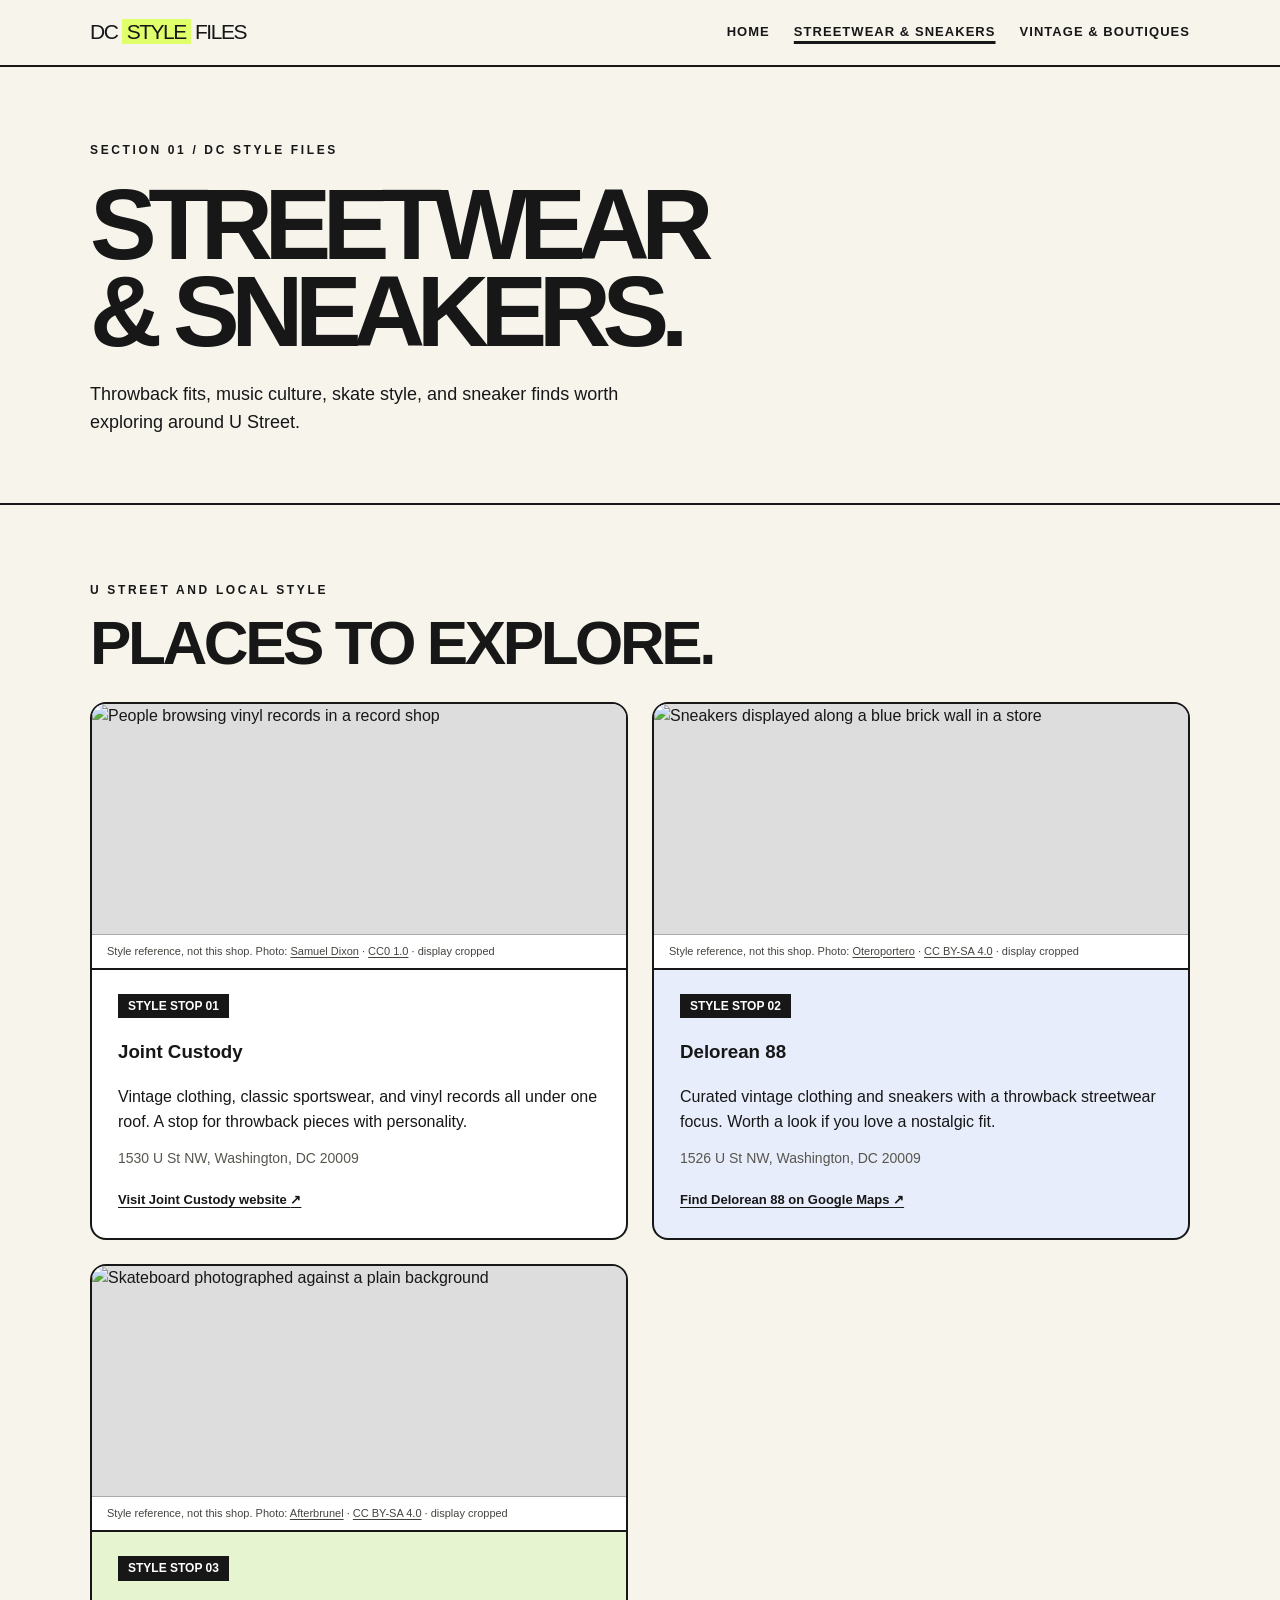
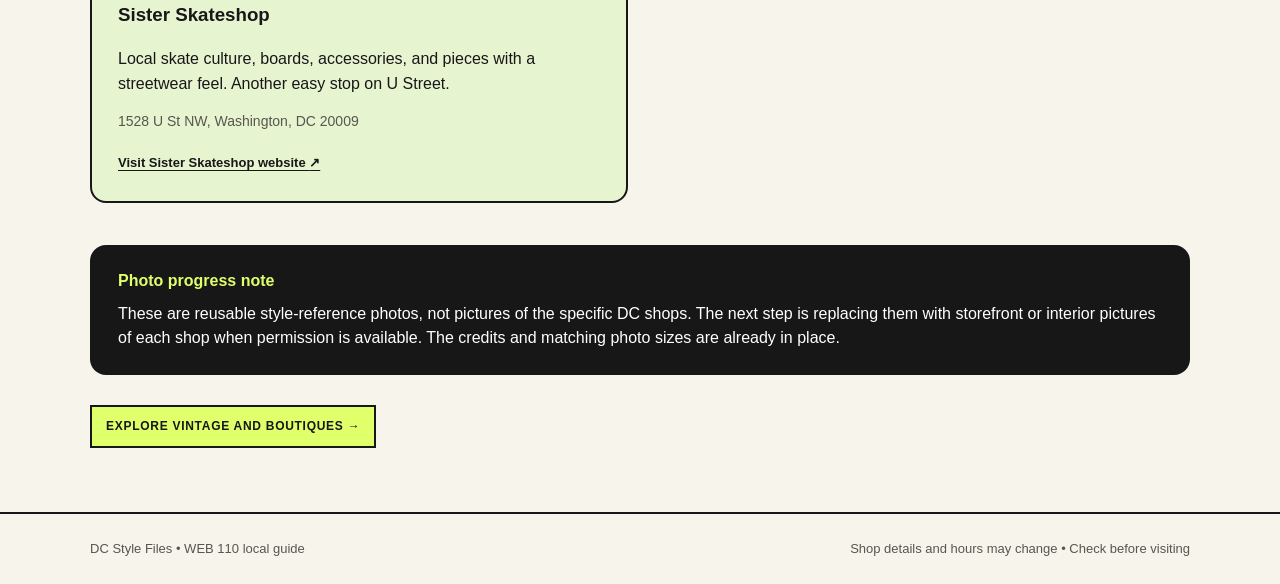
==== commit 7c36ea66: "Module 12 accessibility improvements" ====
--- a/streetwear.html
+++ b/streetwear.html
@@ -3,24 +3,24 @@
 <meta name="description" content="An independent Washington DC style guide featuring streetwear, sneaker shops, and vintage boutiques.">
 <title>Streetwear & Sneakers | DC Style Files</title>
 <link rel="stylesheet" href="css/style.css"></head>
-<body><a class="skip" href="#main">Skip to content</a>
-<header class="topbar"><div class="container header-inner"><a class="logo" href="index.html">DC <span>STYLE</span> FILES</a><nav class="nav" aria-label="Main navigation"><a href="index.html">Home</a><a href="streetwear.html" aria-current="page">Streetwear &amp; Sneakers</a><a href="vintage.html">Vintage &amp; Boutiques</a></nav></div></header><main id="main"><section class="page-intro"><div class="container"><span class="eyebrow">Section 01 / DC Style Files</span>
+<body><a class="skip" href="#main">Skip to main content</a>
+<header class="topbar"><div class="container header-inner"><a class="logo" href="index.html" aria-label="DC Style Files home">DC <span>STYLE</span> FILES</a><nav class="nav" aria-label="Main navigation"><a href="index.html">Home</a><a href="streetwear.html" aria-current="page">Streetwear &amp; Sneakers</a><a href="vintage.html">Vintage &amp; Boutiques</a></nav></div></header><main id="main"><section class="page-intro"><div class="container"><span class="eyebrow">Section 01 / DC Style Files</span>
 <h1>Streetwear<br>&amp; sneakers.</h1><p>Throwback fits, music culture, skate style, and sneaker finds worth exploring around U Street.</p></div></section>
-<section class="section container"><div class="eyebrow">U Street and local style</div><h2 class="section-title">Places to explore.</h2>
+<section class="section container"><p class="eyebrow">U Street and local style</p><h2 class="section-title">Places to explore.</h2>
 <div class="spot-grid"><article class="spot">
 <figure class="spot-photo"><img src="https://thumb.wikimedia.org/wikipedia/commons/thumb/0/0a/Vintage_record_store_%28Unsplash%29.jpg/960px-Vintage_record_store_%28Unsplash%29.jpg" alt="People browsing vinyl records in a record shop" width="960" height="640" loading="lazy">
 <figcaption>Style reference, not this shop. Photo: <a href="https://commons.wikimedia.org/wiki/File:Vintage_record_store_(Unsplash).jpg" target="_blank" rel="noopener noreferrer">Samuel Dixon</a> · <a href="https://creativecommons.org/publicdomain/zero/1.0/" target="_blank" rel="noopener noreferrer">CC0 1.0</a> · display cropped</figcaption></figure>
-<div class="spot-body"><span class="num">STYLE STOP 01</span><h2>Joint Custody</h2><p>Vintage clothing, classic sportswear, and vinyl records all under one roof. A stop for throwback pieces with personality.</p>
-<address>1530 U St NW, Washington, DC 20009</address><a class="visit-link" href="https://jointcustodydc.com/pages/about-1" target="_blank" rel="noopener noreferrer">Store website ↗</a></div></article>
+<div class="spot-body"><span class="num">STYLE STOP 01</span><h3>Joint Custody</h3><p>Vintage clothing, classic sportswear, and vinyl records all under one roof. A stop for throwback pieces with personality.</p>
+<address>1530 U St NW, Washington, DC 20009</address><a class="visit-link" href="https://jointcustodydc.com/pages/about-1" target="_blank" rel="noopener noreferrer">Visit Joint Custody website <span aria-hidden="true">↗</span></a></div></article>
 <article class="spot">
 <figure class="spot-photo"><img src="https://thumb.wikimedia.org/wikipedia/commons/thumb/3/33/Sneakers_sobre_fondo_azul.jpg/960px-Sneakers_sobre_fondo_azul.jpg" alt="Sneakers displayed along a blue brick wall in a store" width="960" height="640" loading="lazy">
 <figcaption>Style reference, not this shop. Photo: <a href="https://commons.wikimedia.org/wiki/File:Sneakers_sobre_fondo_azul.jpg" target="_blank" rel="noopener noreferrer">Oteroportero</a> · <a href="https://creativecommons.org/licenses/by-sa/4.0/" target="_blank" rel="noopener noreferrer">CC BY-SA 4.0</a> · display cropped</figcaption></figure>
-<div class="spot-body"><span class="num">STYLE STOP 02</span><h2>Delorean 88</h2><p>Curated vintage clothing and sneakers with a throwback streetwear focus. Worth a look if you love a nostalgic fit.</p>
-<address>1526 U St NW, Washington, DC 20009</address><a class="visit-link" href="https://www.google.com/maps/search/?api=1&amp;query=Delorean+88+Vintage+Washington+DC" target="_blank" rel="noopener noreferrer">Find on Google Maps ↗</a></div></article>
+<div class="spot-body"><span class="num">STYLE STOP 02</span><h3>Delorean 88</h3><p>Curated vintage clothing and sneakers with a throwback streetwear focus. Worth a look if you love a nostalgic fit.</p>
+<address>1526 U St NW, Washington, DC 20009</address><a class="visit-link" href="https://www.google.com/maps/search/?api=1&amp;query=Delorean+88+Vintage+Washington+DC" target="_blank" rel="noopener noreferrer">Find Delorean 88 on Google Maps <span aria-hidden="true">↗</span></a></div></article>
 <article class="spot">
-<figure class="spot-photo"><img src="https://thumb.wikimedia.org/wikipedia/commons/thumb/2/2b/Skateboard.png/960px-Skateboard.png" alt="Skaters at an outdoor skatepark" width="960" height="640" loading="lazy">
+<figure class="spot-photo"><img src="https://thumb.wikimedia.org/wikipedia/commons/thumb/2/2b/Skateboard.png/960px-Skateboard.png" alt="Skateboard photographed against a plain background" width="960" height="640" loading="lazy">
 <figcaption>Style reference, not this shop. Photo: <a href="https://commons.wikimedia.org/wiki/File:Skateboard.png" target="_blank" rel="noopener noreferrer">Afterbrunel</a> · <a href="https://creativecommons.org/licenses/by-sa/4.0/" target="_blank" rel="noopener noreferrer">CC BY-SA 4.0</a> · display cropped</figcaption></figure>
-<div class="spot-body"><span class="num">STYLE STOP 03</span><h2>Sister Skateshop</h2><p>Local skate culture, boards, accessories, and pieces with a streetwear feel. Another easy stop on U Street.</p>
-<address>1528 U St NW, Washington, DC 20009</address><a class="visit-link" href="https://sisterskateshop.com/" target="_blank" rel="noopener noreferrer">Store website ↗</a></div></article></div>
+<div class="spot-body"><span class="num">STYLE STOP 03</span><h3>Sister Skateshop</h3><p>Local skate culture, boards, accessories, and pieces with a streetwear feel. Another easy stop on U Street.</p>
+<address>1528 U St NW, Washington, DC 20009</address><a class="visit-link" href="https://sisterskateshop.com/" target="_blank" rel="noopener noreferrer">Visit Sister Skateshop website <span aria-hidden="true">↗</span></a></div></article></div>
 <div class="note"><strong>Photo progress note</strong><p>These are reusable style-reference photos, not pictures of the specific DC shops. The next step is replacing them with storefront or interior pictures of each shop when permission is available. The credits and matching photo sizes are already in place.</p></div>
-<a class="pill" href="vintage.html">Next: Vintage & Boutiques →</a></section></main><footer class="footer"><div class="container"><span>DC Style Files • WEB 110 local guide</span><span>Shop details and hours may change • Check before visiting</span></div></footer></body></html>+<a class="pill" href="vintage.html">Explore vintage and boutiques <span aria-hidden="true">→</span></a></section></main><footer class="footer"><div class="container"><span>DC Style Files • WEB 110 local guide</span><span>Shop details and hours may change • Check before visiting</span></div></footer></body></html>
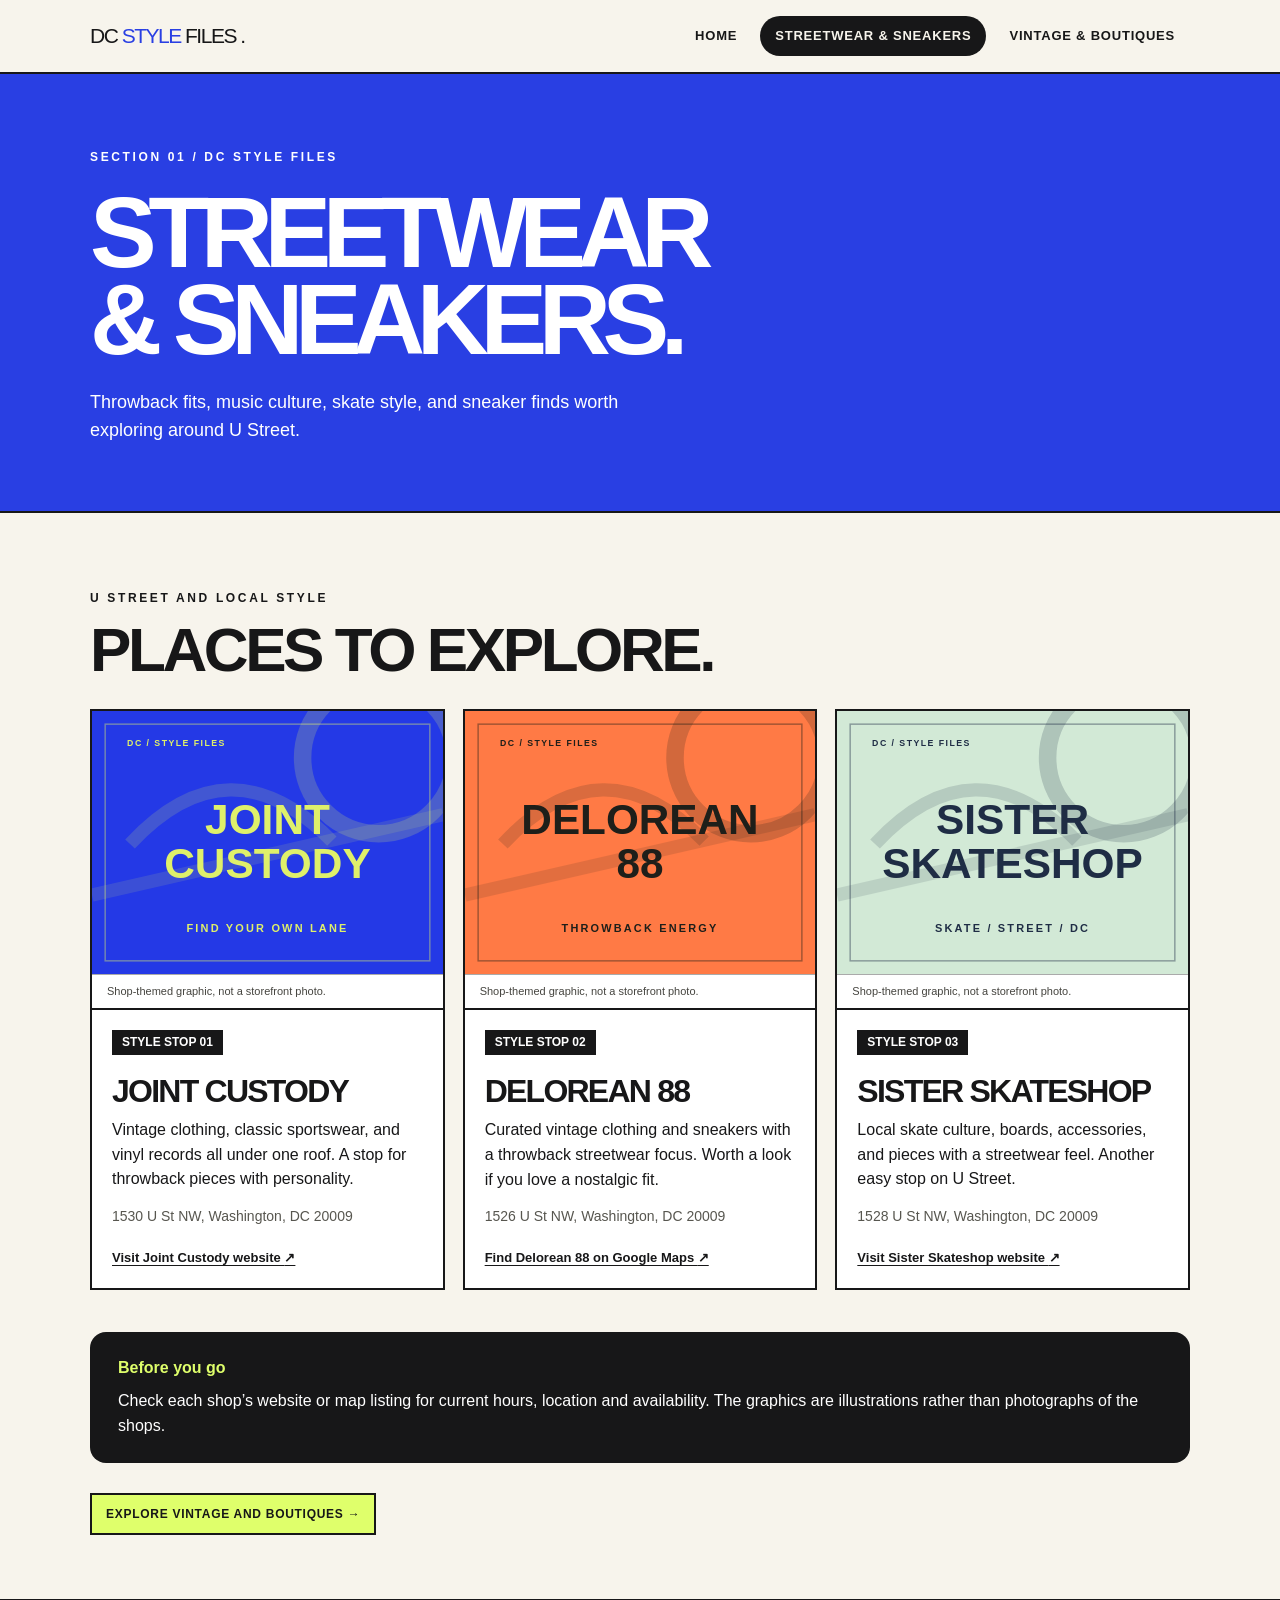
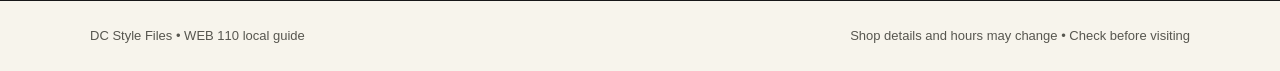
==== commit c4208f87: "Module 13 Final Project Updates" ====
--- a/streetwear.html
+++ b/streetwear.html
@@ -1,26 +1,175 @@
-<!doctype html>
-<html lang="en"><head><meta charset="utf-8"><meta name="viewport" content="width=device-width, initial-scale=1">
-<meta name="description" content="An independent Washington DC style guide featuring streetwear, sneaker shops, and vintage boutiques.">
-<title>Streetwear & Sneakers | DC Style Files</title>
-<link rel="stylesheet" href="css/style.css"></head>
-<body><a class="skip" href="#main">Skip to main content</a>
-<header class="topbar"><div class="container header-inner"><a class="logo" href="index.html" aria-label="DC Style Files home">DC <span>STYLE</span> FILES</a><nav class="nav" aria-label="Main navigation"><a href="index.html">Home</a><a href="streetwear.html" aria-current="page">Streetwear &amp; Sneakers</a><a href="vintage.html">Vintage &amp; Boutiques</a></nav></div></header><main id="main"><section class="page-intro"><div class="container"><span class="eyebrow">Section 01 / DC Style Files</span>
-<h1>Streetwear<br>&amp; sneakers.</h1><p>Throwback fits, music culture, skate style, and sneaker finds worth exploring around U Street.</p></div></section>
-<section class="section container"><p class="eyebrow">U Street and local style</p><h2 class="section-title">Places to explore.</h2>
-<div class="spot-grid"><article class="spot">
-<figure class="spot-photo"><img src="https://thumb.wikimedia.org/wikipedia/commons/thumb/0/0a/Vintage_record_store_%28Unsplash%29.jpg/960px-Vintage_record_store_%28Unsplash%29.jpg" alt="People browsing vinyl records in a record shop" width="960" height="640" loading="lazy">
-<figcaption>Style reference, not this shop. Photo: <a href="https://commons.wikimedia.org/wiki/File:Vintage_record_store_(Unsplash).jpg" target="_blank" rel="noopener noreferrer">Samuel Dixon</a> · <a href="https://creativecommons.org/publicdomain/zero/1.0/" target="_blank" rel="noopener noreferrer">CC0 1.0</a> · display cropped</figcaption></figure>
-<div class="spot-body"><span class="num">STYLE STOP 01</span><h3>Joint Custody</h3><p>Vintage clothing, classic sportswear, and vinyl records all under one roof. A stop for throwback pieces with personality.</p>
-<address>1530 U St NW, Washington, DC 20009</address><a class="visit-link" href="https://jointcustodydc.com/pages/about-1" target="_blank" rel="noopener noreferrer">Visit Joint Custody website <span aria-hidden="true">↗</span></a></div></article>
-<article class="spot">
-<figure class="spot-photo"><img src="https://thumb.wikimedia.org/wikipedia/commons/thumb/3/33/Sneakers_sobre_fondo_azul.jpg/960px-Sneakers_sobre_fondo_azul.jpg" alt="Sneakers displayed along a blue brick wall in a store" width="960" height="640" loading="lazy">
-<figcaption>Style reference, not this shop. Photo: <a href="https://commons.wikimedia.org/wiki/File:Sneakers_sobre_fondo_azul.jpg" target="_blank" rel="noopener noreferrer">Oteroportero</a> · <a href="https://creativecommons.org/licenses/by-sa/4.0/" target="_blank" rel="noopener noreferrer">CC BY-SA 4.0</a> · display cropped</figcaption></figure>
-<div class="spot-body"><span class="num">STYLE STOP 02</span><h3>Delorean 88</h3><p>Curated vintage clothing and sneakers with a throwback streetwear focus. Worth a look if you love a nostalgic fit.</p>
-<address>1526 U St NW, Washington, DC 20009</address><a class="visit-link" href="https://www.google.com/maps/search/?api=1&amp;query=Delorean+88+Vintage+Washington+DC" target="_blank" rel="noopener noreferrer">Find Delorean 88 on Google Maps <span aria-hidden="true">↗</span></a></div></article>
-<article class="spot">
-<figure class="spot-photo"><img src="https://thumb.wikimedia.org/wikipedia/commons/thumb/2/2b/Skateboard.png/960px-Skateboard.png" alt="Skateboard photographed against a plain background" width="960" height="640" loading="lazy">
-<figcaption>Style reference, not this shop. Photo: <a href="https://commons.wikimedia.org/wiki/File:Skateboard.png" target="_blank" rel="noopener noreferrer">Afterbrunel</a> · <a href="https://creativecommons.org/licenses/by-sa/4.0/" target="_blank" rel="noopener noreferrer">CC BY-SA 4.0</a> · display cropped</figcaption></figure>
-<div class="spot-body"><span class="num">STYLE STOP 03</span><h3>Sister Skateshop</h3><p>Local skate culture, boards, accessories, and pieces with a streetwear feel. Another easy stop on U Street.</p>
-<address>1528 U St NW, Washington, DC 20009</address><a class="visit-link" href="https://sisterskateshop.com/" target="_blank" rel="noopener noreferrer">Visit Sister Skateshop website <span aria-hidden="true">↗</span></a></div></article></div>
-<div class="note"><strong>Photo progress note</strong><p>These are reusable style-reference photos, not pictures of the specific DC shops. The next step is replacing them with storefront or interior pictures of each shop when permission is available. The credits and matching photo sizes are already in place.</p></div>
-<a class="pill" href="vintage.html">Explore vintage and boutiques <span aria-hidden="true">→</span></a></section></main><footer class="footer"><div class="container"><span>DC Style Files • WEB 110 local guide</span><span>Shop details and hours may change • Check before visiting</span></div></footer></body></html>+<!DOCTYPE html>
+<html lang="en">
+ <head>
+  <meta charset="utf-8"/>
+  <meta content="width=device-width, initial-scale=1" name="viewport"/>
+  <meta content="An independent Washington DC style guide featuring streetwear, sneaker shops, and vintage boutiques." name="description"/>
+  <title>
+   Streetwear &amp; Sneakers | DC Style Files
+  </title>
+  <link href="css/style.css" rel="stylesheet"/>
+ </head>
+ <body>
+  <a class="skip" href="#main">
+   Skip to main content
+  </a>
+  <header class="topbar">
+   <div class="container header-inner">
+    <a aria-label="DC Style Files home" class="logo" href="index.html">
+     DC
+     <span>
+      STYLE
+     </span>
+     FILES
+     .
+    </a>
+    <nav aria-label="Main navigation" class="nav">
+     <a href="index.html">
+      Home
+     </a>
+     <a aria-current="page" href="streetwear.html">
+      Streetwear &amp; Sneakers
+     </a>
+     <a href="vintage.html">
+      Vintage &amp; Boutiques
+     </a>
+    </nav>
+   </div>
+  </header>
+  <main id="main" tabindex="-1">
+   <section class="page-intro streetwear-intro">
+    <div class="container">
+     <span class="eyebrow">
+      Section 01 / DC Style Files
+     </span>
+     <h1>
+      Streetwear
+      <br/>
+      &amp; sneakers.
+     </h1>
+     <p>
+      Throwback fits, music culture, skate style, and sneaker finds worth exploring around U Street.
+     </p>
+    </div>
+   </section>
+   <section class="section container">
+    <p class="eyebrow">
+     U Street and local style
+    </p>
+    <h2 class="section-title">
+     Places to explore.
+    </h2>
+    <div class="spot-grid">
+     <article class="spot">
+      <figure class="spot-photo">
+       <img alt="Illustrated title graphic for Joint Custody" height="360" loading="lazy" src="images/joint-custody.svg" width="480"/>
+       <figcaption>
+        Shop-themed graphic, not a storefront photo.
+       </figcaption>
+      </figure>
+      <div class="spot-body">
+       <span class="num">
+        STYLE STOP 01
+       </span>
+       <h3>
+        Joint Custody
+       </h3>
+       <p>
+        Vintage clothing, classic sportswear, and vinyl records all under one roof. A stop for throwback pieces with personality.
+       </p>
+       <address>
+        1530 U St NW, Washington, DC 20009
+       </address>
+       <a class="visit-link" href="https://jointcustodydc.com/pages/about-1" rel="noopener noreferrer" target="_blank">
+        Visit Joint Custody website
+        <span aria-hidden="true">
+         ↗
+        </span>
+       </a>
+      </div>
+     </article>
+     <article class="spot">
+      <figure class="spot-photo">
+       <img alt="Illustrated title graphic for Delorean 88" height="360" loading="lazy" src="images/delorean-88.svg" width="480"/>
+       <figcaption>
+        Shop-themed graphic, not a storefront photo.
+       </figcaption>
+      </figure>
+      <div class="spot-body">
+       <span class="num">
+        STYLE STOP 02
+       </span>
+       <h3>
+        Delorean 88
+       </h3>
+       <p>
+        Curated vintage clothing and sneakers with a throwback streetwear focus. Worth a look if you love a nostalgic fit.
+       </p>
+       <address>
+        1526 U St NW, Washington, DC 20009
+       </address>
+       <a class="visit-link" href="https://www.google.com/maps/search/?api=1&amp;query=Delorean+88+Vintage+Washington+DC" rel="noopener noreferrer" target="_blank">
+        Find Delorean 88 on Google Maps
+        <span aria-hidden="true">
+         ↗
+        </span>
+       </a>
+      </div>
+     </article>
+     <article class="spot">
+      <figure class="spot-photo">
+       <img alt="Illustrated title graphic for Sister Skateshop" height="360" loading="lazy" src="images/sister-skateshop.svg" width="480"/>
+       <figcaption>
+        Shop-themed graphic, not a storefront photo.
+       </figcaption>
+      </figure>
+      <div class="spot-body">
+       <span class="num">
+        STYLE STOP 03
+       </span>
+       <h3>
+        Sister Skateshop
+       </h3>
+       <p>
+        Local skate culture, boards, accessories, and pieces with a streetwear feel. Another easy stop on U Street.
+       </p>
+       <address>
+        1528 U St NW, Washington, DC 20009
+       </address>
+       <a class="visit-link" href="https://sisterskateshop.com/" rel="noopener noreferrer" target="_blank">
+        Visit Sister Skateshop website
+        <span aria-hidden="true">
+         ↗
+        </span>
+       </a>
+      </div>
+     </article>
+    </div>
+    <div class="note">
+     <strong>
+      Before you go
+     </strong>
+     <p>
+      Check each shop’s website or map listing for current hours, location and availability. The graphics are illustrations rather than photographs of the shops.
+     </p>
+    </div>
+    <a class="pill" href="vintage.html">
+     Explore vintage and boutiques
+     <span aria-hidden="true">
+      →
+     </span>
+    </a>
+   </section>
+  </main>
+  <footer class="footer">
+   <div class="container">
+    <span>
+     DC Style Files • WEB 110 local guide
+    </span>
+    <span>
+     Shop details and hours may change • Check before visiting
+    </span>
+   </div>
+  </footer>
+ </body>
+</html>
--- a/css/style.css
+++ b/css/style.css
@@ -45,7 +45,7 @@
 .spot-photo figcaption a{text-underline-offset:2px}
 .spot-body{padding:24px 26px 28px;display:flex;flex-direction:column;flex:1}
 .spot .num{display:inline-block;background:var(--ink);color:#fff;align-self:flex-start;padding:3px 10px;font-weight:800;font-size:12px}
-.spot h2{font-family:'Archivo Black',Impact,sans-serif;text-transform:uppercase;letter-spacing:-.055em;line-height:1.03;font-size:clamp(25px,3.8vw,42px);margin:20px 0 10px}
+.spot h3{font-family:'Archivo Black',Impact,sans-serif;text-transform:uppercase;letter-spacing:-.055em;line-height:1.03;font-size:clamp(25px,3.8vw,42px);margin:20px 0 10px}
 .spot p{margin:0 0 14px}.spot address{font-style:normal;color:var(--muted);font-size:14px;margin-bottom:20px}
 .spot .visit-link{margin-top:auto;font-weight:800;font-size:13px;text-underline-offset:3px}
 /* Module 11 CSS update: hover state with transition */
@@ -61,3 +61,25 @@
 /* Module 11 CSS update: responsive CSS media queries */
 @media(max-width:760px){.header-inner{align-items:flex-start;flex-direction:column}.hero-grid{grid-template-columns:1fr}.hero-copy{padding:48px 0}.sticker-art{min-height:230px;border-left:none;border-top:2px solid var(--ink)}.sticker-art:before{width:200px;height:200px;border-width:24px}.grid,.spot-grid{grid-template-columns:1fr}.section{padding:46px 0}.feature{min-height:200px}.page-intro{padding:50px 0 36px}.spot-photo img{height:220px}}
 @media(prefers-reduced-motion:reduce){html{scroll-behavior:auto}.spot{transition:none}.spot:hover{transform:none}}
+
+/* Module 12: visible focus, meaningful heading hierarchy, narrow-screen resilience. */
+:focus-visible{outline:3px solid #171718;outline-offset:4px}
+.topbar a:focus-visible,.spot a:focus-visible,.footer a:focus-visible{outline:3px solid #171718;outline-offset:4px;background:#dfff6b;color:#171718}
+.skip:focus-visible{left:10px;top:10px}
+.spot h3{overflow-wrap:break-word}
+@media(max-width:390px){.page-intro h1{font-size:clamp(43px,12vw,52px)}.spot-body{padding:19px}.spot h3{font-size:clamp(24px,8vw,32px)}.nav{gap:10px 14px}}
+
+/* Final project refinements */
+.logo span{background:none;color:#293fe3;padding:0}
+.nav{gap:8px}
+.nav a{padding:10px 15px;border-radius:50px;letter-spacing:.06em}
+.nav a[aria-current='page']{background:#171718;color:#f7f4ec;text-decoration:none}
+.streetwear-intro{background:#293fe3;color:#fff}
+.vintage-intro{background:#f36b32;color:#171718}
+.spot-grid{grid-template-columns:repeat(3,minmax(0,1fr));gap:18px}
+.spot{border-radius:0;background:#fff!important;min-width:0}
+.spot-photo img{height:auto;aspect-ratio:4/3;object-fit:contain}
+.spot-body{padding:20px}
+.spot h3{font-size:clamp(23px,2.5vw,32px);overflow-wrap:anywhere}
+.page-intro h1{overflow-wrap:anywhere}
+@media(max-width:760px){.spot-grid{grid-template-columns:1fr}.nav a{padding:8px 10px;font-size:10px}}
